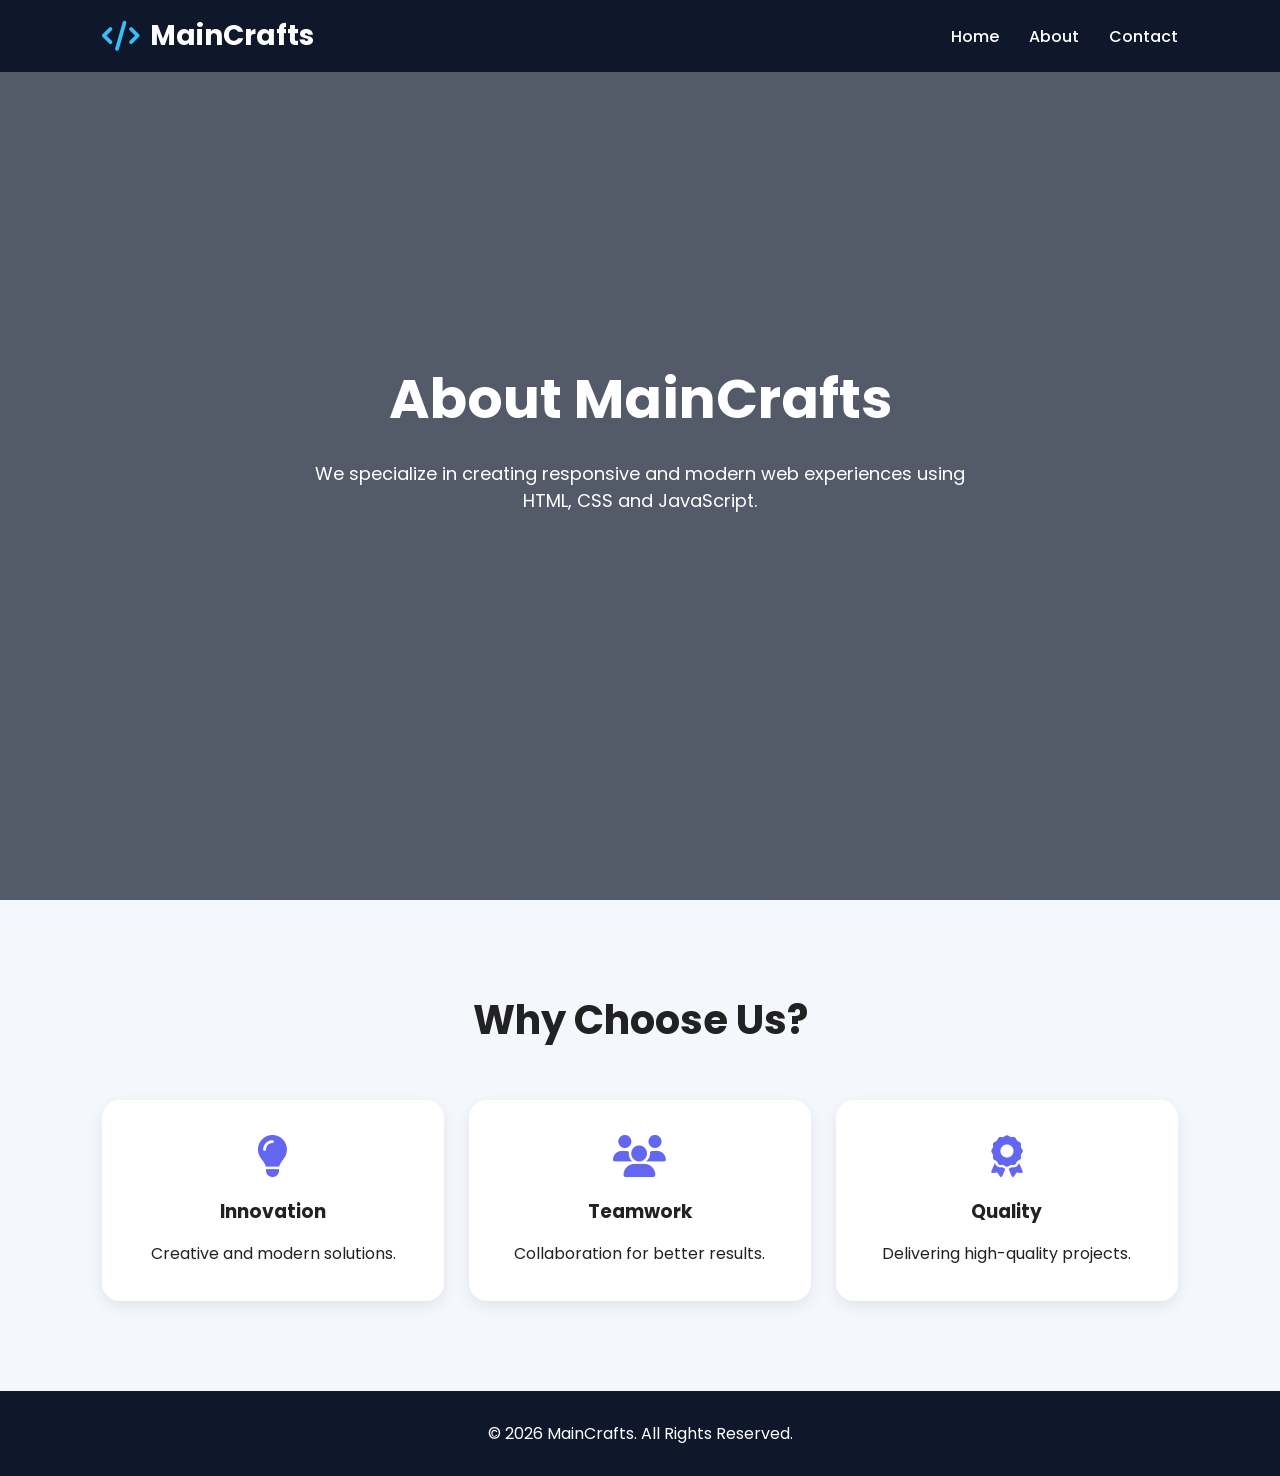
==== about.html @ de4118ed "Add files via upload" ====
<!DOCTYPE html>
<html lang="en">
<head>
<meta charset="UTF-8">
<meta name="viewport" content="width=device-width, initial-scale=1.0">
<title>About - MainCrafts</title>

<link rel="preconnect" href="https://fonts.googleapis.com">
<link href="https://fonts.googleapis.com/css2?family=Poppins:wght@300;400;500;600;700&display=swap" rel="stylesheet">

<link rel="stylesheet"
href="https://cdnjs.cloudflare.com/ajax/libs/font-awesome/6.5.1/css/all.min.css"/>

<link rel="stylesheet" href="style.css">
</head>
<body>

<header class="header">
<nav class="navbar">

<div class="logo">
<i class="fa-solid fa-code"></i>
MainCrafts
</div>

<ul class="nav-links">
<li><a href="index.html">Home</a></li>
<li><a href="about.html">About</a></li>
<li><a href="contact.html">Contact</a></li>
</ul>

</nav>
</header>

<section class="hero">
<div class="hero-content">
<h1>About MainCrafts</h1>

<p>
We specialize in creating responsive and modern
web experiences using HTML, CSS and JavaScript.
</p>
</div>
</section>

<section class="features">

<h2>Why Choose Us?</h2>

<div class="feature-container">

<div class="card">
<i class="fa-solid fa-lightbulb"></i>
<h3>Innovation</h3>
<p>Creative and modern solutions.</p>
</div>

<div class="card">
<i class="fa-solid fa-users"></i>
<h3>Teamwork</h3>
<p>Collaboration for better results.</p>
</div>

<div class="card">
<i class="fa-solid fa-award"></i>
<h3>Quality</h3>
<p>Delivering high-quality projects.</p>
</div>

</div>

</section>

<footer class="footer">
<p>© 2026 MainCrafts. All Rights Reserved.</p>
</footer>

</body>
</html>
---- style.css ----
/* RESET */

*{
  margin:0;
  padding:0;
  box-sizing:border-box;
}

body{
  font-family:'Poppins',sans-serif;
  background:#f4f7fb;
  color:#222;
}

/* HEADER */

.header{
  width:100%;
  background:#0f172a;
  padding:15px 8%;
  position:fixed;
  top:0;
  z-index:1000;
}

/* NAVBAR */

.navbar{
  display:flex;
  justify-content:space-between;
  align-items:center;
}

/* LOGO */

.logo{
  color:#fff;
  font-size:28px;
  font-weight:700;
  display:flex;
  align-items:center;
  gap:10px;
}

.logo i{
  color:#38bdf8;
  font-size:30px;
}

/* NAV LINKS */

.nav-links{
  display:flex;
  list-style:none;
  gap:30px;
}

.nav-links li{
  position:relative;
}

.nav-links a{
  text-decoration:none;
  color:#fff;
  font-weight:500;
  transition:0.3s;
}

.nav-links a:hover{
  color:#38bdf8;
}

/* DROPDOWN */

.dropdown-menu{
  display:none;
  position:absolute;
  top:35px;
  left:0;
  background:#1e293b;
  min-width:170px;
  border-radius:8px;
  overflow:hidden;
}

.dropdown-menu li{
  padding:12px;
}

.dropdown:hover .dropdown-menu{
  display:block;
}

.dropdown-menu a{
  color:#fff;
}

/* HERO SECTION */

.hero{
  height:100vh;

  background:
  linear-gradient(
    rgba(15,23,42,0.7),
    rgba(15,23,42,0.7)
  ),
  url('https://images.unsplash.com/photo-1498050108023-c5249f4df085?q=80&w=1200')
  center/cover no-repeat;

  display:flex;
  justify-content:center;
  align-items:center;
  text-align:center;
  color:#fff;
  padding:20px;
}

/* HERO CONTENT */

.hero-content h1{
  font-size:55px;
  margin-bottom:20px;
}

.hero-content p{
  font-size:18px;
  max-width:700px;
  margin:auto;
  margin-bottom:30px;
}

/* BUTTON */

.btn{
  padding:14px 32px;
  border:none;
  border-radius:50px;

  background:
  linear-gradient(
    to right,
    #38bdf8,
    #6366f1
  );

  color:#fff;
  font-size:16px;
  cursor:pointer;
  transition:0.3s;
}

.btn:hover{
  transform:translateY(-3px);
  opacity:0.9;
}

/* FEATURES */

.features{
  padding:90px 8%;
  text-align:center;
}

.features h2{
  font-size:40px;
  margin-bottom:50px;
}

/* FEATURE GRID */

.feature-container{
  display:grid;

  grid-template-columns:
  repeat(auto-fit,minmax(250px,1fr));

  gap:25px;
}

/* FEATURE CARD */

.card{
  background:#fff;
  padding:35px 25px;
  border-radius:18px;
  transition:0.3s;

  box-shadow:
  0 5px 15px rgba(0,0,0,0.08);
}

.card:hover{
  transform:translateY(-8px);
}

.card i{
  font-size:42px;
  margin-bottom:20px;
  color:#6366f1;
}

.card h3{
  margin-bottom:15px;
}

/* FOOTER */

.footer{
  background:#0f172a;
  color:#fff;
  text-align:center;
  padding:30px 20px;
}

.footer-links{
  margin-top:15px;
}

.footer-links a{
  color:#cbd5e1;
  text-decoration:none;
  margin:0 10px;
  transition:0.3s;
}

.footer-links a:hover{
  color:#38bdf8;
}

/* MOBILE MENU */

.menu-btn{
  display:none;
  color:#fff;
  font-size:24px;
  cursor:pointer;
}

/* RESPONSIVE */

@media(max-width:768px){

  .menu-btn{
    display:block;
  }

  .nav-links{
    position:absolute;
    top:70px;
    right:-100%;

    background:#0f172a;

    width:220px;

    flex-direction:column;

    padding:20px;

    transition:0.3s;
  }

  .nav-links.active{
    right:0;
  }

  .hero-content h1{
    font-size:38px;
  }

  .hero-content p{
    font-size:16px;
  }
}
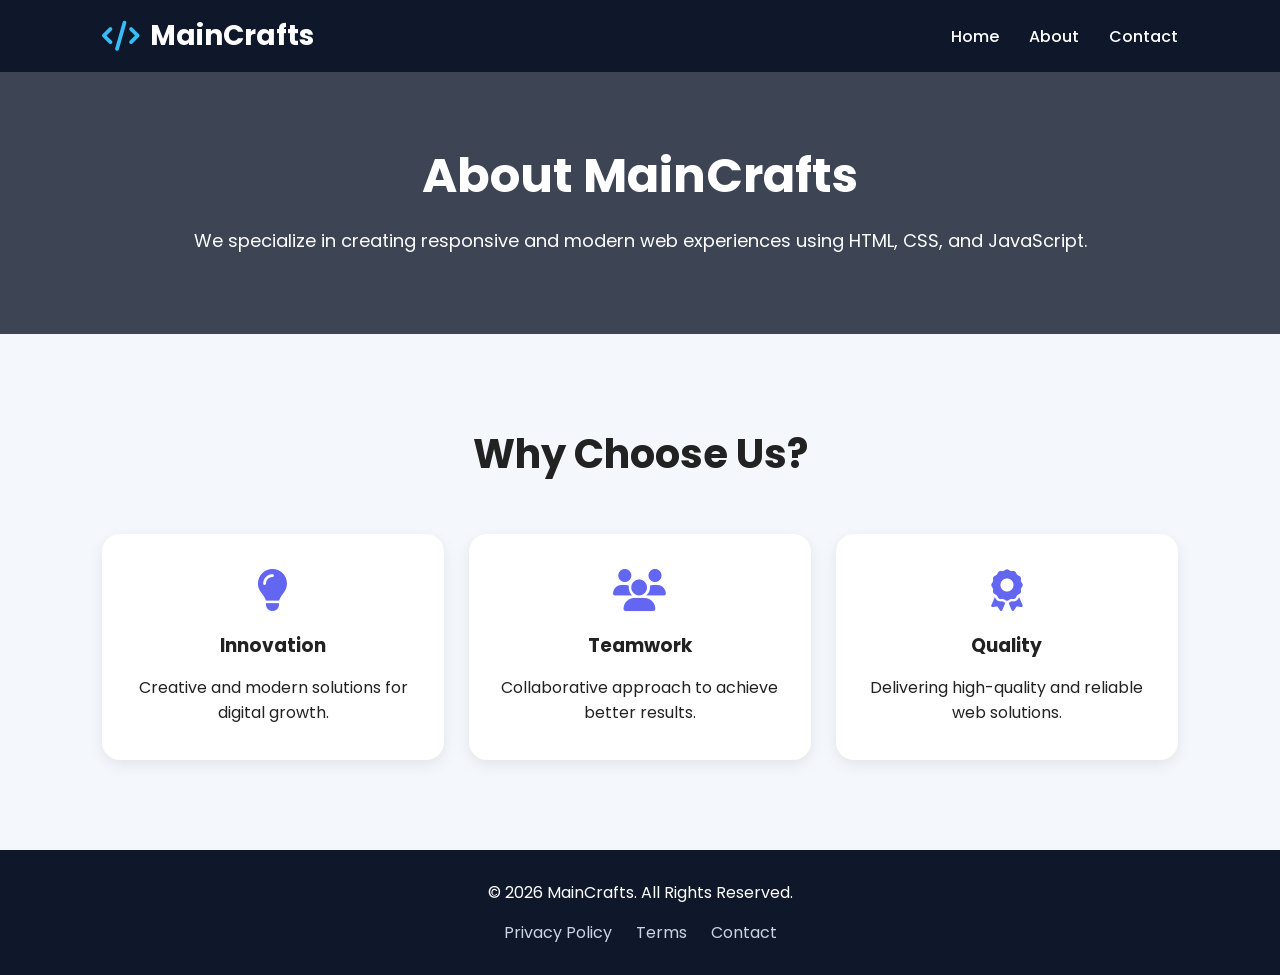
==== commit 817c2cd7: "Add files via upload" ====
--- a/about.html
+++ b/about.html
@@ -29,18 +29,20 @@
 <li><a href="contact.html">Contact</a></li>
 </ul>
 
+<div class="menu-btn" id="menu-btn">
+<i class="fa-solid fa-bars"></i>
+</div>
+
 </nav>
 </header>
 
-<section class="hero">
-<div class="hero-content">
+<section class="page-banner">
 <h1>About MainCrafts</h1>
 
 <p>
 We specialize in creating responsive and modern
-web experiences using HTML, CSS and JavaScript.
+web experiences using HTML, CSS, and JavaScript.
 </p>
-</div>
 </section>
 
 <section class="features">
@@ -52,19 +54,19 @@
 <div class="card">
 <i class="fa-solid fa-lightbulb"></i>
 <h3>Innovation</h3>
-<p>Creative and modern solutions.</p>
+<p>Creative and modern solutions for digital growth.</p>
 </div>
 
 <div class="card">
 <i class="fa-solid fa-users"></i>
 <h3>Teamwork</h3>
-<p>Collaboration for better results.</p>
+<p>Collaborative approach to achieve better results.</p>
 </div>
 
 <div class="card">
 <i class="fa-solid fa-award"></i>
 <h3>Quality</h3>
-<p>Delivering high-quality projects.</p>
+<p>Delivering high-quality and reliable web solutions.</p>
 </div>
 
 </div>
@@ -72,8 +74,18 @@
 </section>
 
 <footer class="footer">
+
 <p>© 2026 MainCrafts. All Rights Reserved.</p>
+
+<div class="footer-links">
+<a href="#">Privacy Policy</a>
+<a href="#">Terms</a>
+<a href="contact.html">Contact</a>
+</div>
+
 </footer>
+
+<script src="script.js"></script>
 
 </body>
 </html>
--- a/style.css
+++ b/style.css
@@ -148,6 +148,7 @@
   font-size:16px;
   cursor:pointer;
   transition:0.3s;
+  text-decoration:none;
 }
 
 .btn:hover{
@@ -272,4 +273,88 @@
   .hero-content p{
     font-size:16px;
   }
+}
+
+.page-banner{
+  padding:140px 20px 80px;
+  text-align:center;
+  background:
+  linear-gradient(
+    rgba(15,23,42,0.8),
+    rgba(15,23,42,0.8)
+  );
+  color:#fff;
+}
+
+.page-banner h1{
+  font-size:48px;
+  margin-bottom:15px;
+}
+
+.page-banner p{
+  font-size:18px;
+}
+
+/* ABOUT SECTION */
+
+.about-section{
+  padding:80px 8%;
+}
+
+.about-section h2{
+  margin-bottom:15px;
+  color:#0f172a;
+}
+
+.about-section p{
+  margin-bottom:30px;
+  line-height:1.8;
+}
+
+/* CONTACT FORM */
+
+.contact-form{
+  display:flex;
+  flex-direction:column;
+  gap:15px;
+
+  max-width:600px;
+  margin:40px auto;
+}
+
+.contact-form input,
+.contact-form textarea{
+
+  padding:14px;
+
+  border:1px solid #d1d5db;
+
+  border-radius:10px;
+
+  font-family:'Poppins',sans-serif;
+
+  font-size:16px;
+}
+
+.contact-form textarea{
+  height:150px;
+  resize:none;
+}
+
+.contact-form button{
+  align-self:center;
+}
+
+/* RESPONSIVE */
+
+@media(max-width:768px){
+
+  .page-banner h1{
+    font-size:34px;
+  }
+
+  .page-banner p{
+    font-size:16px;
+  }
+
 }
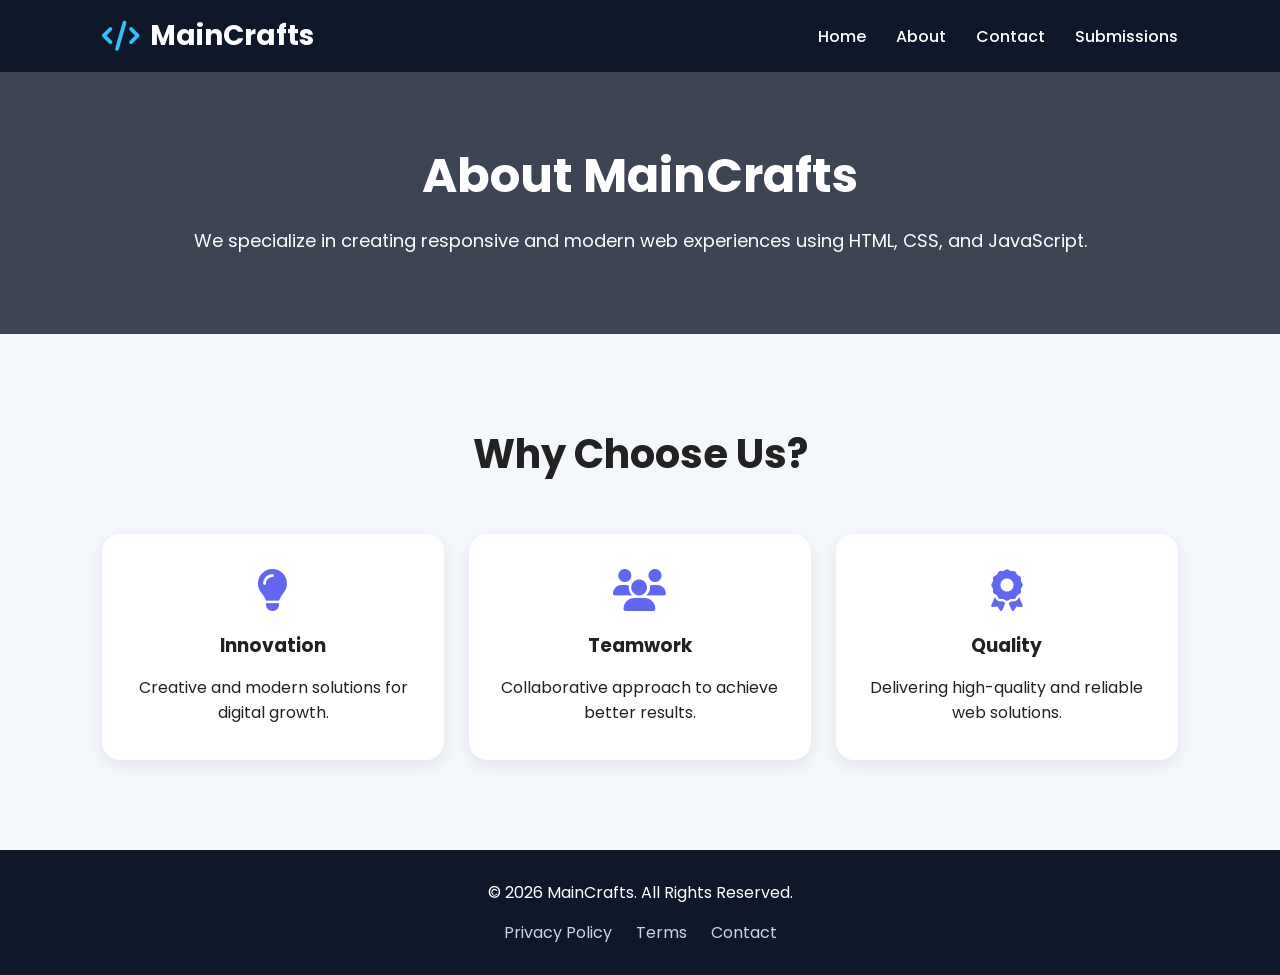
==== commit 65ca4568: "Add files via upload" ====
--- a/about.html
+++ b/about.html
@@ -27,6 +27,7 @@
 <li><a href="index.html">Home</a></li>
 <li><a href="about.html">About</a></li>
 <li><a href="contact.html">Contact</a></li>
+<li><a href="submission.html">Submissions</a></li>
 </ul>
 
 <div class="menu-btn" id="menu-btn">
--- a/style.css
+++ b/style.css
@@ -357,4 +357,22 @@
     font-size:16px;
   }
 
+}
+
+#submissionList{
+  margin-top:30px;
+}
+
+#submissionList .card{
+  text-align:left;
+}
+
+#submissionList h3{
+  color:#0f172a;
+  margin-bottom:10px;
+}
+
+#submissionList p{
+  margin-bottom:8px;
+  line-height:1.6;
 }
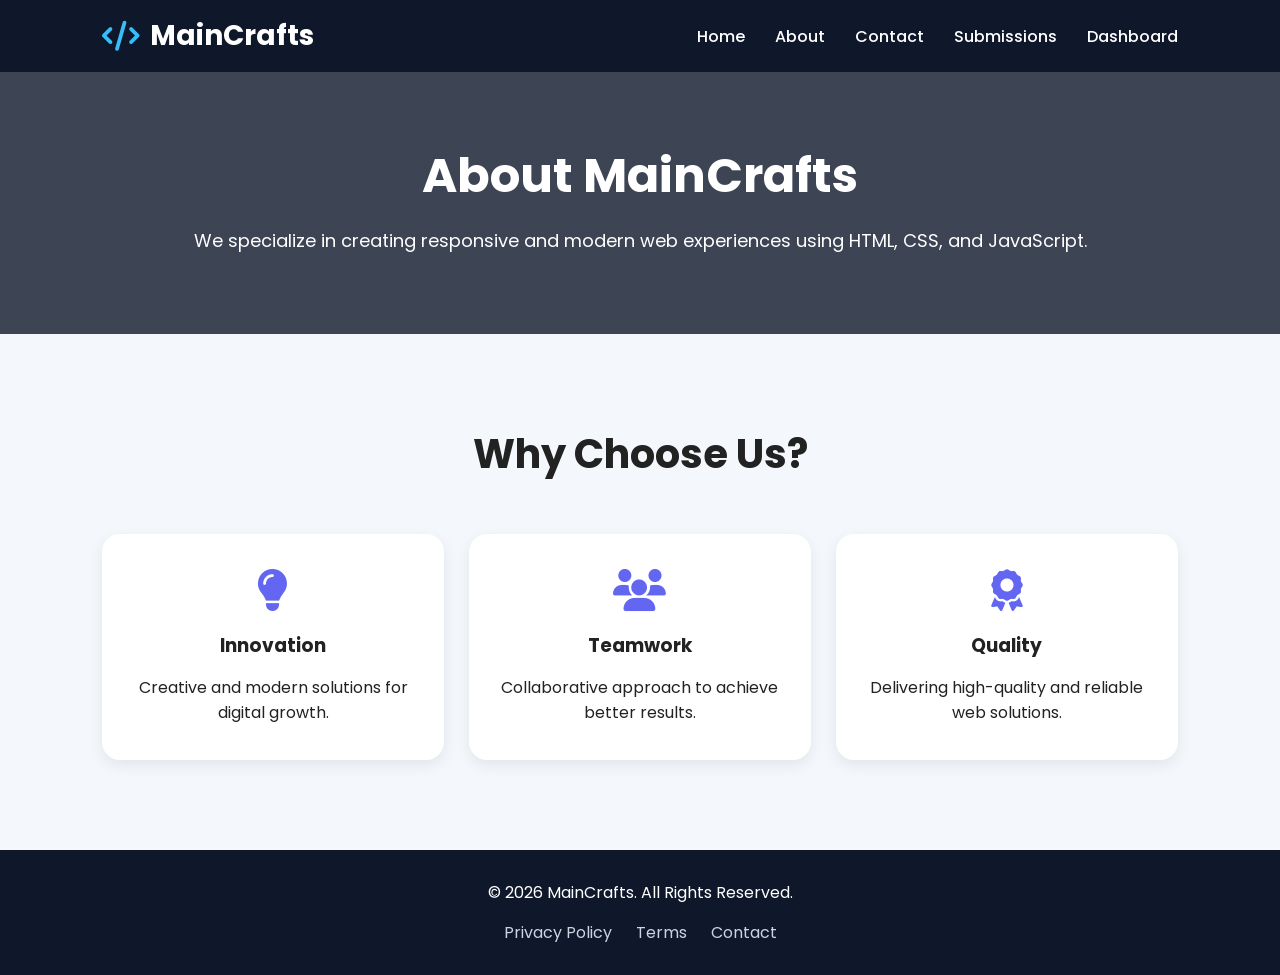
==== commit cdf73b69: "Add files via upload" ====
--- a/about.html
+++ b/about.html
@@ -28,6 +28,7 @@
 <li><a href="about.html">About</a></li>
 <li><a href="contact.html">Contact</a></li>
 <li><a href="submission.html">Submissions</a></li>
+<li><a href="dashboard.html">Dashboard</a></li>
 </ul>
 
 <div class="menu-btn" id="menu-btn">
--- a/style.css
+++ b/style.css
@@ -375,4 +375,159 @@
 #submissionList p{
   margin-bottom:8px;
   line-height:1.6;
+}
+/* MOBILE VIEW FOR SUBMISSIONS PAGE */
+
+@media(max-width:768px){
+
+  #submissionList{
+    grid-template-columns:1fr;
+  }
+
+  #submissionList .card{
+    padding:20px;
+  }
+
+  #submissionList h3{
+    font-size:20px;
+  }
+
+}
+/* ==========================
+   TASK MANAGER DASHBOARD
+========================== */
+
+.dashboard{
+  width:90%;
+  max-width:900px;
+  margin:120px auto 40px;
+}
+
+.task-form{
+  display:flex;
+  gap:10px;
+  margin-bottom:20px;
+}
+
+.task-form input{
+  flex:1;
+  padding:12px;
+  border:1px solid #ccc;
+  border-radius:8px;
+}
+
+.task-form button{
+  padding:12px 20px;
+  border:none;
+  border-radius:8px;
+  background:#6366f1;
+  color:white;
+  cursor:pointer;
+}
+
+.search-box input{
+  width:100%;
+  padding:12px;
+  border:1px solid #ccc;
+  border-radius:8px;
+  margin-bottom:20px;
+}
+
+.task-list{
+  display:flex;
+  flex-direction:column;
+  gap:15px;
+}
+
+.task-card{
+  background:white;
+  padding:15px 20px;
+  border-radius:10px;
+  box-shadow:0 4px 10px rgba(0,0,0,0.08);
+
+  display:flex;
+  justify-content:space-between;
+  align-items:center;
+}
+
+.task-card:hover{
+  transform:translateY(-2px);
+  transition:0.3s;
+}
+
+.task-actions{
+  display:flex;
+  gap:10px;
+}
+
+.edit-btn,
+.delete-btn,
+.complete-btn{
+  border:none;
+  padding:8px 14px;
+  border-radius:6px;
+  cursor:pointer;
+}
+
+.edit-btn{
+  background:#38bdf8;
+  color:white;
+}
+
+.delete-btn{
+  background:#ef4444;
+  color:white;
+}
+
+.complete-btn{
+  background:#22c55e;
+  color:white;
+}
+
+.completed span{
+  text-decoration:line-through;
+  color:gray;
+}
+
+.stats{
+  display:grid;
+  grid-template-columns:repeat(2,1fr);
+  gap:20px;
+  margin-bottom:25px;
+}
+
+.stat-card{
+  background:white;
+  padding:20px;
+  text-align:center;
+  border-radius:10px;
+  box-shadow:0 4px 10px rgba(0,0,0,0.08);
+}
+
+.stat-card h3{
+  margin-bottom:10px;
+}
+
+.stat-card p{
+  font-size:28px;
+  font-weight:700;
+  color:#6366f1;
+}
+
+@media(max-width:768px){
+
+  .task-form{
+    flex-direction:column;
+  }
+
+  .task-card{
+    flex-direction:column;
+    gap:15px;
+    text-align:center;
+  }
+
+  .stats{
+    grid-template-columns:1fr;
+  }
+
 }
